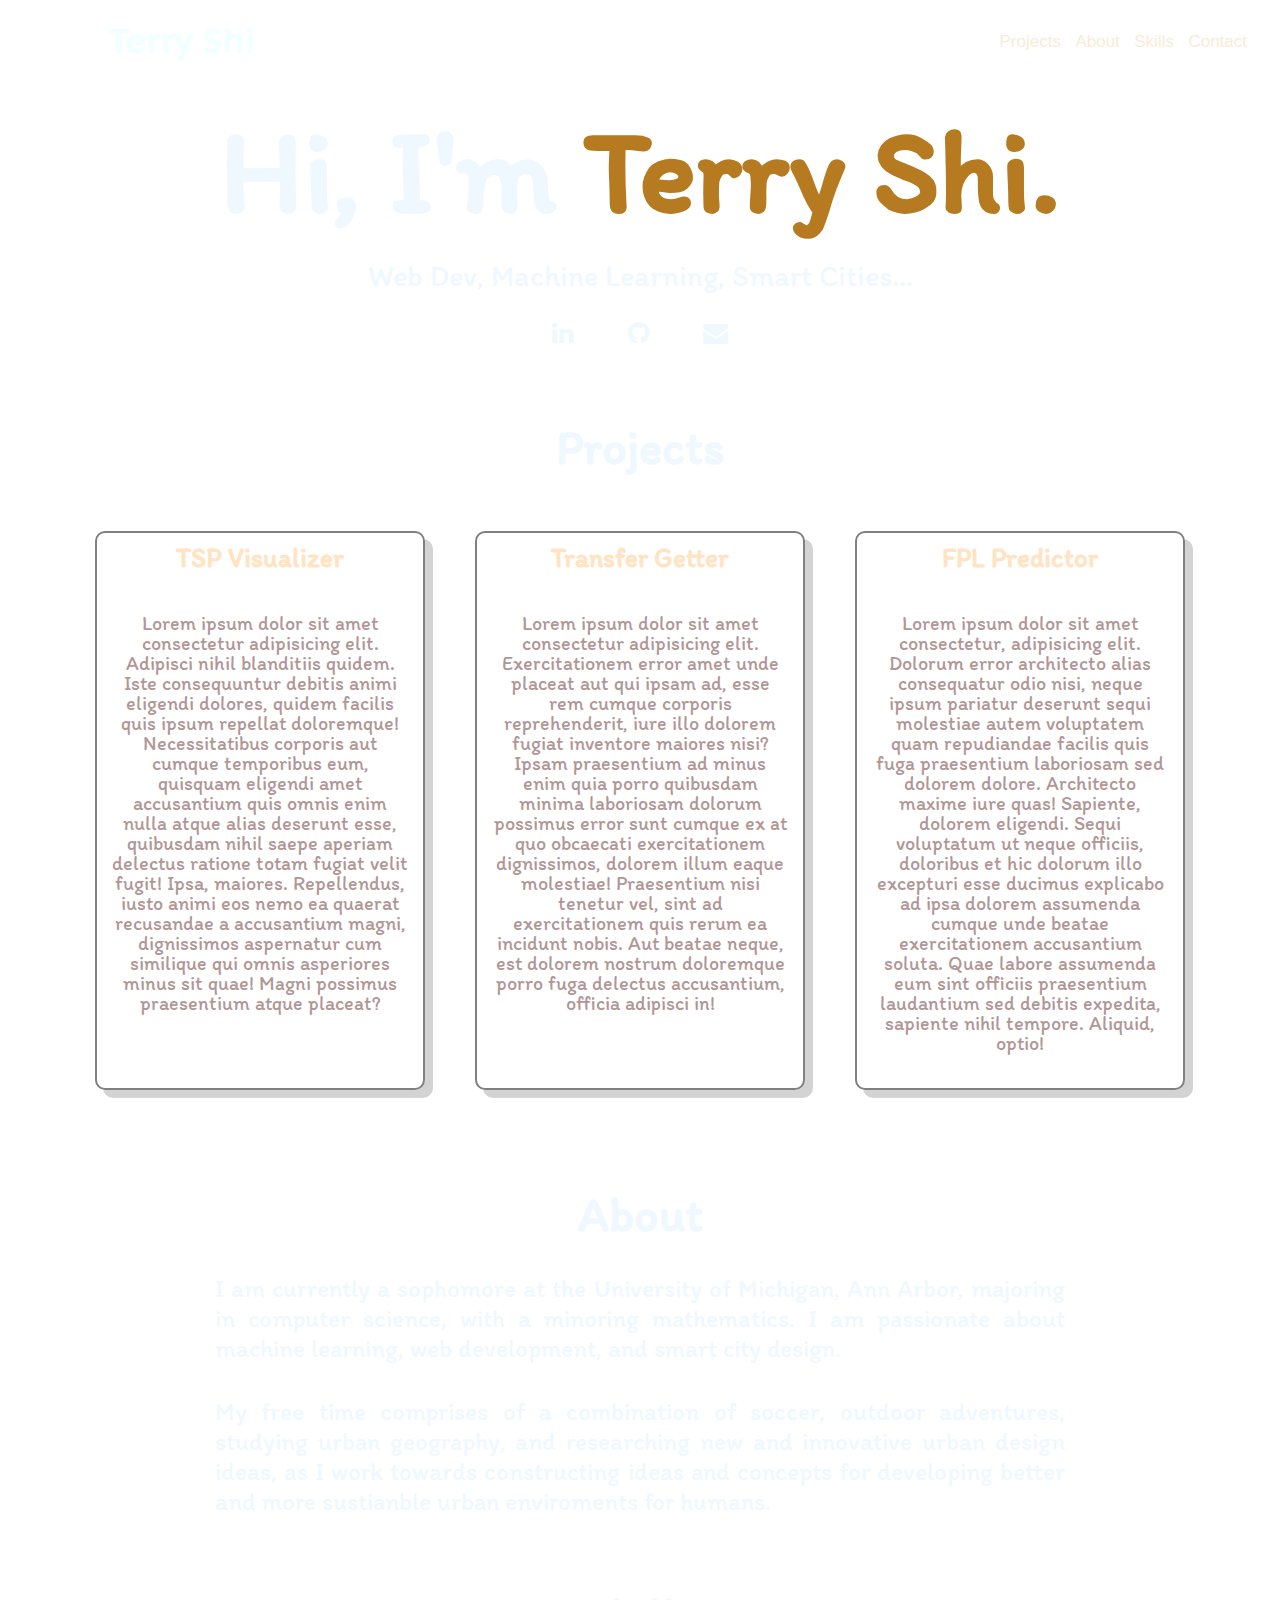
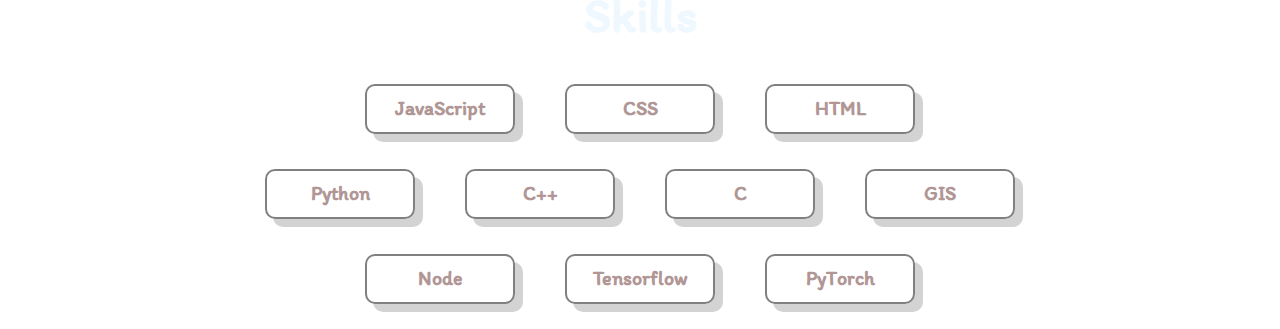
==== main.html @ 279bfd76 "Add files via upload" ====
<!DOCTYPE html>
<html>
    <head> 
        <title>Terry Shi's About Me Website</title>
        <meta charset = "UTF-8">
        <meta name="description" content="Terry Shi's personal website">  
        <meta name="viewport" content="width=device-width, initial-sacle=1.0">
        <link rel="stylesheet" href="style.css"> 
    </head>
    <nav>
        <input type="checkbox" id="ck">
        <label for="ck" class ="checkbtn">
            <i class="fa fa-bars"></i>
        </label>
        <label class="TSHI" ><a href="#" id="specialRyy"><b>Terry Shi</b></a></label>
        <ul>
            <li><a class="press" href="#top" transition=0.4s>Projects</a></li>
            <li><a href="#middle" transition=0.4s>about</a></li>
            <li><a href="#bottom" transition=0.4s>skills</a></li>
            <li><a href="mailto: weiceica@gmail.com" transition=0.4s>contact</a></li>
        </ul>
    </nav>
    <body>
        <div class = "container">
            <br>
            <h1><b>Hi, I'm <b class = "standout_text">Terry Shi.</b></b></h1>
            <h2>Web Dev, Machine Learning, Smart Cities...</h2>
            <ul>
                <li><a class="icons" href="https://www.linkedin.com/in/terry-shi-54a853128/" target="_blank" transition=0.4s><i class="fa fa-linkedin"></i></a></li>
                <li><a class="icons" href="https://github.com/weiceica/" target="_blank" transition=0.4s><i class="fa fa-github"></i></a></li>
                <li><a class="icons" href="mailto: weiceica@gmail.com" target="_blank" transition=0.4s><i class="fa fa-envelope"></i></a></li>
            </ul>
            <h3 class = "titles" id="top">Projects</h3>

            <div class = "col">
                <div class = "project">
                    <h5><b>TSP Visualizer</b></h5>
                    <p>
                        Lorem ipsum dolor sit amet consectetur adipisicing elit. Adipisci nihil blanditiis quidem. Iste consequuntur debitis animi eligendi dolores, quidem facilis quis ipsum repellat doloremque! Necessitatibus corporis aut cumque temporibus eum, quisquam eligendi amet accusantium quis omnis enim nulla atque alias deserunt esse, quibusdam nihil saepe aperiam delectus ratione totam fugiat velit fugit! Ipsa, maiores. Repellendus, iusto animi eos nemo ea quaerat recusandae a accusantium magni, dignissimos aspernatur cum similique qui omnis asperiores minus sit quae! Magni possimus praesentium atque placeat?
                    </p>
                </div>
                <div class = "project">
                    <h5><b>Transfer Getter</b></h5>
                    <p>
                        Lorem ipsum dolor sit amet consectetur adipisicing elit. Exercitationem error amet unde placeat aut qui ipsam ad, esse rem cumque corporis reprehenderit, iure illo dolorem fugiat inventore maiores nisi? Ipsam praesentium ad minus enim quia porro quibusdam minima laboriosam dolorum possimus error sunt cumque ex at quo obcaecati exercitationem dignissimos, dolorem illum eaque molestiae! Praesentium nisi tenetur vel, sint ad exercitationem quis rerum ea incidunt nobis. Aut beatae neque, est dolorem nostrum doloremque porro fuga delectus accusantium, officia adipisci in!
                    </p>
                </div>
                <div class = "project">
                    <h5><b>FPL Predictor</b></h5>
                    <p>
                        Lorem ipsum dolor sit amet consectetur, adipisicing elit. Dolorum error architecto alias consequatur odio nisi, neque ipsum pariatur deserunt sequi molestiae autem voluptatem quam repudiandae facilis quis fuga praesentium laboriosam sed dolorem dolore. Architecto maxime iure quas! Sapiente, dolorem eligendi. Sequi voluptatum ut neque officiis, doloribus et hic dolorum illo excepturi esse ducimus explicabo ad ipsa dolorem assumenda cumque unde beatae exercitationem accusantium soluta. Quae labore assumenda eum sint officiis praesentium laudantium sed debitis expedita, sapiente nihil tempore. Aliquid, optio!
                    </p>
                </div>
            </div>
        </div>



        <div class = "about" id="middle">
            <h3 class = "titles">About</h3>
            <div class = "des">            
                <p>
                    I am currently a sophomore at the University of Michigan, Ann Arbor, majoring in computer science,
                    with a minoring mathematics. I am passionate about machine learning, web development, and smart city
                    design. 
                </p>
                <br>
                <p>
                    My free time comprises of a combination of soccer, outdoor adventures, studying urban geography, 
                    and researching new and innovative urban design ideas, as I work towards constructing ideas and concepts
                    for developing better and more sustianble urban enviroments for humans.
                </p>
            </div>
            <h3 class = "titles" id="bottom">Skills</h3>
            <div class = "skills">
                <div class = "skill1">
                    <h4>JavaScript</h4>
                </div>
                <div class = "skill1">
                    <h4>CSS</h4>
                </div>
                <div class = "skill1">
                    <h4>HTML</h4>
                </div>
            </div>
            <div class = "skills">
                <div class = "skill1">
                    <h4>Python</h4>
                </div>
                <div class = "skill1">
                    <h4>C++</h4>
                </div>
                <div class = "skill1">
                    <h4>C</h4>
                </div>
                <div class = "skill1">
                    <h4>GIS</h4>
                </div>
            </div>
            <div class = "skills">
                <div class = "skill1">
                    <h4>Node</h4>
                </div>
                <div class = "skill1">
                    <h4>Tensorflow</h4>
                </div>
                <div class = "skill1">
                    <h4>PyTorch</h4>
                </div>
            </div>
        </div>
    </body>
</html>
---- style.css ----
@import url('https://fonts.googleapis.com/css2?family=Itim&family=PT+Sans+Caption&display=swap');
@import url('https://cdnjs.cloudflare.com/ajax/libs/font-awesome/4.7.0/css/font-awesome.min.css');

* {
    padding: 0;
    margin-top: 0;
    text-decoration: none;
    background-color: inherit;
    color: inherit;
    font-family: inherit;
    font-size: inherit;
    box-shadow: none;
    box-sizing: border-box;
    list-style: none;
  }

body{
    background: url('./images/space.webp');
    background-position: center;
    background-attachment: fixed;
    font-family: sans-serif;
}

nav{
    height: 80px;
    width: 100%;
}

label.TSHI{
    font-family: 'PT Sans Caption', sans-serif;
    font-style:bold;
    color:azure;
    font-size: 35px;
    line-height: 80px;
    padding: 0 100px;
}

#specialRyy,a:hover{
    color:azure;
    transition:0.2s;
}

nav ul{
    float: right;
    margin-right: 20px;
}

nav ul li{
    display: inline-block;
    line-height: 80px;
    margin: 0 5px;
    font-size: 20px;
    color:antiquewhite;
}

nav ul li a{
    color:antiquewhite;
    font-size: 17px;
    text-transform:capitalize;
    text-decoration:dotted;
    text-shadow:1px;
}

a.active,a:hover{
    color:rgb(64, 57, 168);
    transition:0.4s;
    text-decoration:underline;
}

.checkbtn{
    font-size: 30px;
    color:azure;
    float: right;
    line-height:80px;
    margin-right:40px;
    cursor:pointer;
    display: none;
}

#ck{
    display: none;
}

@media (max-width: 952px){
    label.logo{
        font-size: 30px;
        padding-left: 50px;
    }
    nav ul li a{
        font-size: 16px;
    }
}

/*TODO: fix mobile mode*/
@media (max-width:660px){
    .checkbtn{
        display: block;
    }
    nav ul{
        position:fixed;
        width: 100%;
        height: 100%;
        background-attachment: fixed;
        justify-content: center;
        transition: all 0.2s;
        left: -100%;
        top: 80px;
        text-align: center;
        padding: 35% 40%;
    }
    nav ul li{
        display: block;
        margin: 10px 0;
        line-height: 30px;
    }
    nav ul li a{
        font-size: 0px;
    }
    a:hover,a.active{
        background: none;
        color: antiquewhite;
    }
    #ck:checked ~ul{
        left: 0;
    }
}
/*end of TODO*/

.container {
    text-align: center;
}

.container h1{
    font-family: 'Itim', cursive;
    font-size:750%;
    color:aliceblue;
    text-align: center;
    margin-bottom:15px;
}

.standout_text{
    color:rgb(182, 122, 32);
}

.container h2{
    font-family: 'Itim', cursive;
    font-size: 30px;
    color:aliceblue;
    font-weight:lighter;
    margin-top:0px;
}

.container ul{
    float: center;
}

.container ul li{
    display: inline;
    padding: 0;
    font-size: 25px;
    color:aliceblue;
    margin: 25px;
}

.titles{
    font-family: 'Itim', cursive;
    font-size:300%;
    color:aliceblue;
    text-align: center;
    margin-top:70px;
    margin-bottom:30px;
}

.col{
    display:flex;
    text-align: center;
    width: auto;
    justify-content: center;
    flex-wrap: wrap;
}

.col .project{
    font-family: 'Itim', cursive;
    width: 330px;
    border: 2px solid gray;
    padding: 15px;
    border-radius: 10px;
    margin: 25px;
    line-height: 20px;
    position: relative;
    box-shadow: 8px 8px lightgrey;
    font-size: 20px;
    color:rgb(177, 150, 150);
}

.col .project h5{
    font-size: 27px;
    color:bisque;
}

.col .project:hover{
    width: 330px;
    border: 2px solid gray;
    padding: 15px;
    border-radius: 10px;
    margin: 25px;
    line-height: 20px;
    position: relative;
    box-shadow: 8px 8px lightgrey;
    transform: translate3d(0,-6px,0);
    transition: all .50s cubic-bezier(.33,.70,.70,1);
}

.about .des {
    width: 850px;
    position: center;
    margin: auto auto;
}

@media (max-width: 850px){
    .about .des{
        width:450px;
        position: center;
        margin: autp auto;
    }
}

.about .des p{
    font-family: 'Itim', cursive;
    justify-content: center;
    text-align:justify;
    font-size:25px;
    color:aliceblue;
    margin-bottom:15px;
}

.about .skills{
    display:flex;
    text-align: center;
    width: auto;
    justify-content: center;
    flex-wrap: wrap;
    margin: -15px;
}

.about .skills .skill1{
    font-family: 'Itim', cursive;
    width: 150px;
    height: 50px;
    border: 2px solid gray;
    padding: 10px;
    padding-bottom: 10px;
    border-radius: 10px;
    margin: 25px;
    position: relative;
    box-shadow: 8px 8px lightgrey;
    font-size: 20px;
    color:rgb(177, 150, 150);
}

.about .skills .skill1:hover{
    font-family: 'Itim', cursive;
    width: 150px;
    height: 50px;
    border: 2px solid gray;
    padding: 10px;
    padding-bottom: 10px;
    border-radius: 10px;
    margin: 25px;
    position: relative;
    box-shadow: 8px 8px lightgrey;
    font-size: 20px;
    color:rgb(177, 150, 150);
    transform: translate3d(0,-6px,0);
    transition: all .50s cubic-bezier(.33,.70,.70,1);
}
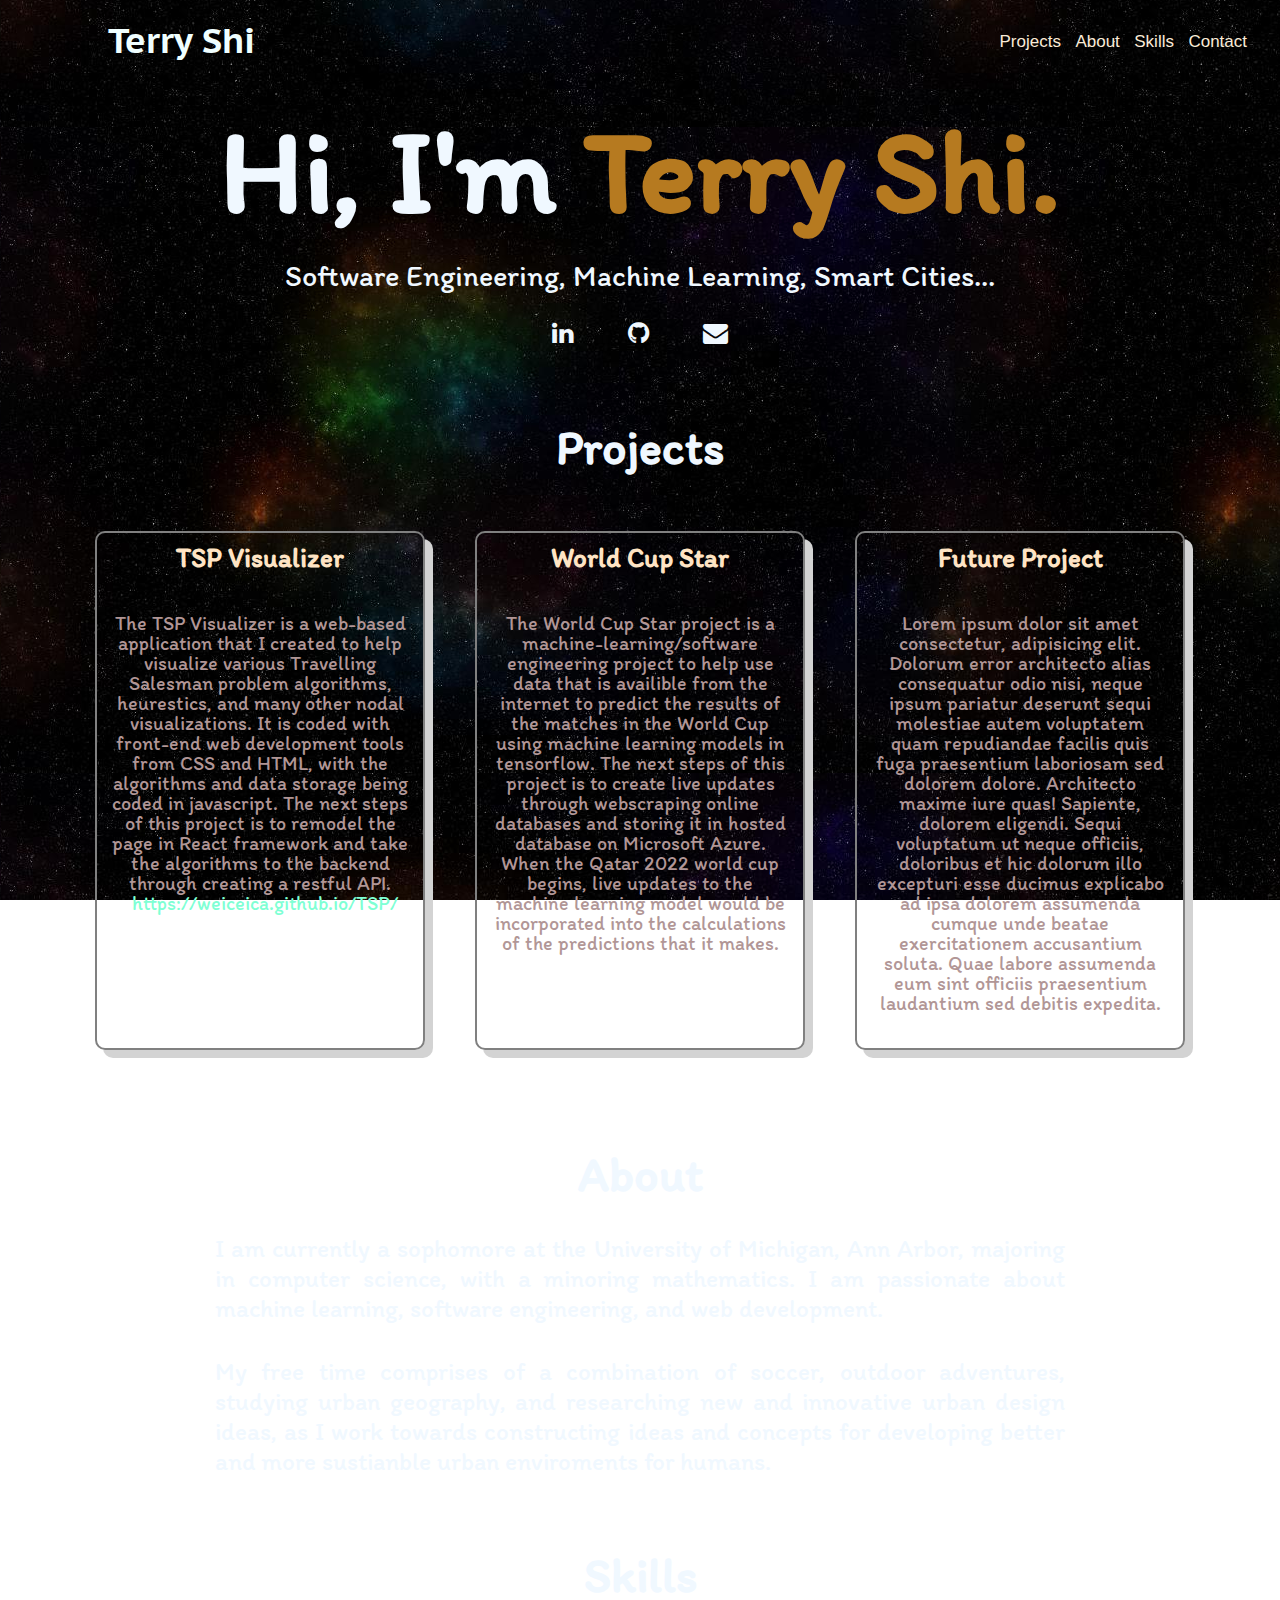
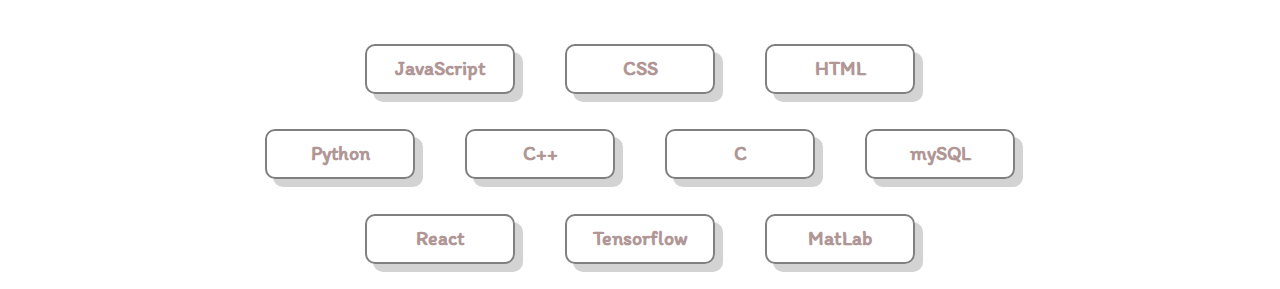
==== commit 84cb3cbb: "looking good" ====
--- a/main.html
+++ b/main.html
@@ -1,7 +1,7 @@
 <!DOCTYPE html>
 <html>
     <head> 
-        <title>Terry Shi's About Me Website</title>
+        <title>Terry Shi's Website</title>
         <meta charset = "UTF-8">
         <meta name="description" content="Terry Shi's personal website">  
         <meta name="viewport" content="width=device-width, initial-sacle=1.0">
@@ -24,7 +24,7 @@
         <div class = "container">
             <br>
             <h1><b>Hi, I'm <b class = "standout_text">Terry Shi.</b></b></h1>
-            <h2>Web Dev, Machine Learning, Smart Cities...</h2>
+            <h2>Software Engineering, Machine Learning, Smart Cities...</h2>
             <ul>
                 <li><a class="icons" href="https://www.linkedin.com/in/terry-shi-54a853128/" target="_blank" transition=0.4s><i class="fa fa-linkedin"></i></a></li>
                 <li><a class="icons" href="https://github.com/weiceica/" target="_blank" transition=0.4s><i class="fa fa-github"></i></a></li>
@@ -36,19 +36,20 @@
                 <div class = "project">
                     <h5><b>TSP Visualizer</b></h5>
                     <p>
-                        Lorem ipsum dolor sit amet consectetur adipisicing elit. Adipisci nihil blanditiis quidem. Iste consequuntur debitis animi eligendi dolores, quidem facilis quis ipsum repellat doloremque! Necessitatibus corporis aut cumque temporibus eum, quisquam eligendi amet accusantium quis omnis enim nulla atque alias deserunt esse, quibusdam nihil saepe aperiam delectus ratione totam fugiat velit fugit! Ipsa, maiores. Repellendus, iusto animi eos nemo ea quaerat recusandae a accusantium magni, dignissimos aspernatur cum similique qui omnis asperiores minus sit quae! Magni possimus praesentium atque placeat?
+                        The TSP Visualizer is a web-based application that I created to help visualize various Travelling Salesman problem algorithms, heurestics, and many other nodal visualizations. It is coded with front-end web development tools from CSS and HTML, with the algorithms and data storage being coded in javascript. The next steps of this project is to remodel the page in React framework and take the algorithms to the backend through creating a restful API.
+                        <br>
+                        <a href="https://weiceica.github.io/TSP/" target="_blank" transition=0.4s>https://weiceica.github.io/TSP/</a>
+                </div>
+                <div class = "project">
+                    <h5><b>World Cup Star</b></h5>
+                    <p>
+                        The World Cup Star project is a machine-learning/software engineering project to help use data that is availible from the internet to predict the results of the matches in the World Cup using machine learning models in tensorflow. The next steps of this project is to create live updates through webscraping online databases and storing it in hosted database on Microsoft Azure. When the Qatar 2022 world cup begins, live updates to the machine learning model would be incorporated into the calculations of the predictions that it makes.
                     </p>
                 </div>
                 <div class = "project">
-                    <h5><b>Transfer Getter</b></h5>
+                    <h5><b>Future Project</b></h5>
                     <p>
-                        Lorem ipsum dolor sit amet consectetur adipisicing elit. Exercitationem error amet unde placeat aut qui ipsam ad, esse rem cumque corporis reprehenderit, iure illo dolorem fugiat inventore maiores nisi? Ipsam praesentium ad minus enim quia porro quibusdam minima laboriosam dolorum possimus error sunt cumque ex at quo obcaecati exercitationem dignissimos, dolorem illum eaque molestiae! Praesentium nisi tenetur vel, sint ad exercitationem quis rerum ea incidunt nobis. Aut beatae neque, est dolorem nostrum doloremque porro fuga delectus accusantium, officia adipisci in!
-                    </p>
-                </div>
-                <div class = "project">
-                    <h5><b>FPL Predictor</b></h5>
-                    <p>
-                        Lorem ipsum dolor sit amet consectetur, adipisicing elit. Dolorum error architecto alias consequatur odio nisi, neque ipsum pariatur deserunt sequi molestiae autem voluptatem quam repudiandae facilis quis fuga praesentium laboriosam sed dolorem dolore. Architecto maxime iure quas! Sapiente, dolorem eligendi. Sequi voluptatum ut neque officiis, doloribus et hic dolorum illo excepturi esse ducimus explicabo ad ipsa dolorem assumenda cumque unde beatae exercitationem accusantium soluta. Quae labore assumenda eum sint officiis praesentium laudantium sed debitis expedita, sapiente nihil tempore. Aliquid, optio!
+                        Lorem ipsum dolor sit amet consectetur, adipisicing elit. Dolorum error architecto alias consequatur odio nisi, neque ipsum pariatur deserunt sequi molestiae autem voluptatem quam repudiandae facilis quis fuga praesentium laboriosam sed dolorem dolore. Architecto maxime iure quas! Sapiente, dolorem eligendi. Sequi voluptatum ut neque officiis, doloribus et hic dolorum illo excepturi esse ducimus explicabo ad ipsa dolorem assumenda cumque unde beatae exercitationem accusantium soluta. Quae labore assumenda eum sint officiis praesentium laudantium sed debitis expedita.
                     </p>
                 </div>
             </div>
@@ -61,8 +62,7 @@
             <div class = "des">            
                 <p>
                     I am currently a sophomore at the University of Michigan, Ann Arbor, majoring in computer science,
-                    with a minoring mathematics. I am passionate about machine learning, web development, and smart city
-                    design. 
+                    with a minoring mathematics. I am passionate about machine learning, software engineering, and web development. 
                 </p>
                 <br>
                 <p>
@@ -94,18 +94,18 @@
                     <h4>C</h4>
                 </div>
                 <div class = "skill1">
-                    <h4>GIS</h4>
+                    <h4>mySQL</h4>
                 </div>
             </div>
             <div class = "skills">
                 <div class = "skill1">
-                    <h4>Node</h4>
+                    <h4>React</h4>
                 </div>
                 <div class = "skill1">
                     <h4>Tensorflow</h4>
                 </div>
                 <div class = "skill1">
-                    <h4>PyTorch</h4>
+                    <h4>MatLab</h4>
                 </div>
             </div>
         </div>
--- a/style.css
+++ b/style.css
@@ -15,7 +15,7 @@
   }
 
 body{
-    background: url('./images/space.webp');
+    background: url('./images/space.jpg');
     background-position: center;
     background-attachment: fixed;
     font-family: sans-serif;
@@ -193,6 +193,12 @@
     color:rgb(177, 150, 150);
 }
 
+.col .project a{
+    padding: 20px;
+    font-size: 20px;
+    color:aquamarine;
+}
+
 .col .project h5{
     font-size: 27px;
     color:bisque;
